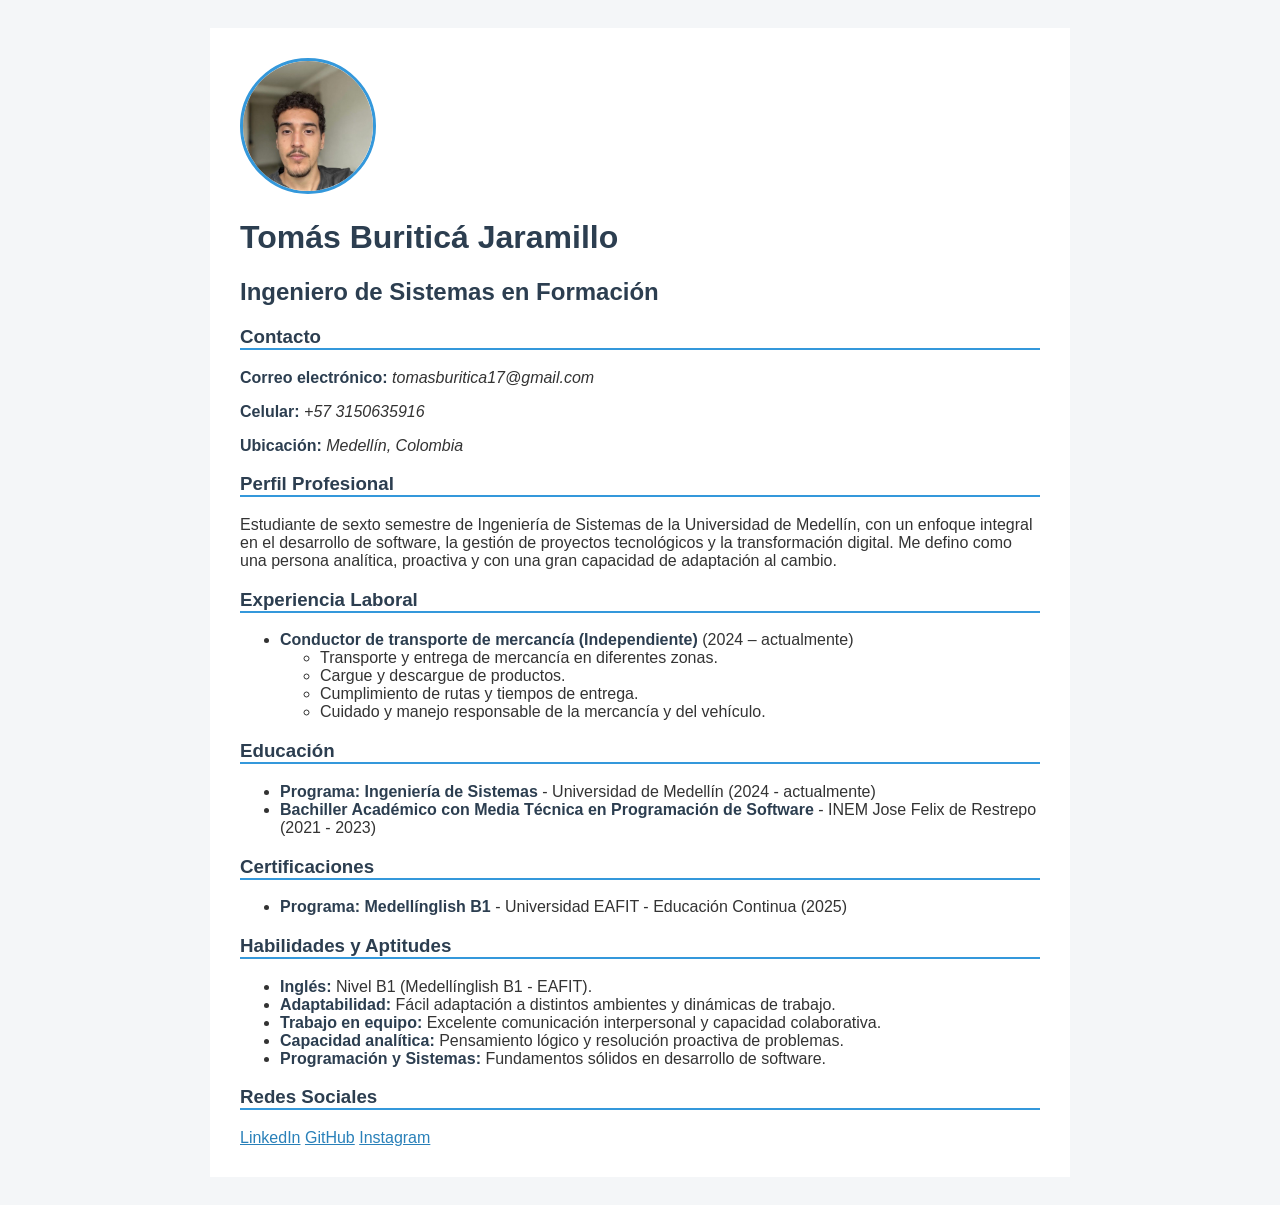
==== hojaVida/index.html @ 3d492555 "cambioNombre" ====
<!DOCTYPE html>
<html lang="es">

<head>
    <meta charset="UTF-8">
    <meta name="viewport" content="width=device-width, initial-scale=1.0">
    <title>Hoja de Vida - Plantilla</title>
    <link rel="stylesheet" href="styles.css">
</head>

<body>

    <div class="cv-container">
        <header class="cv-header">
            <div class="profile-image-container">
                <img src="cvprofile.jpeg" alt="Foto de perfil de Nombre Apellido" class="profile-img">
            </div>
            <div class="header-info">
                <h1>Tomás Buriticá Jaramillo</h1>
                <h2>Ingeniero de Sistemas en Formación</h2>
            </div>
        </header>

        <section class="cv-section contact-section">
            <h3>Contacto</h3>
            <p>
                <strong>Correo electrónico:</strong> <em>tomasburitica17@gmail.com</em>
            </p>
            <p>
                <strong>Celular:</strong> <em>+57 3150635916</em>
            </p>
            <p>
                <strong>Ubicación:</strong> <em>Medellín, Colombia</em>
            </p>
        </section>

        <section class="cv-section">
            <h3>Perfil Profesional</h3>
            <p>
                Estudiante de sexto semestre de Ingeniería de Sistemas de la Universidad de Medellín, con un enfoque
                integral en el desarrollo de software, la gestión de proyectos tecnológicos y la transformación digital.
                Me defino como una persona analítica, proactiva y con una gran capacidad de adaptación al cambio.
            </p>
        </section>

        <section class="cv-section">
            <h3>Experiencia Laboral</h3>
            <ul>
                <li>
                    <strong>Conductor de transporte de mercancía (Independiente)</strong> (2024 – actualmente)
                    <ul>
                        <li>Transporte y entrega de mercancía en diferentes zonas.</li>
                        <li>Cargue y descargue de productos.</li>
                        <li>Cumplimiento de rutas y tiempos de entrega.</li>
                        <li>Cuidado y manejo responsable de la mercancía y del vehículo.</li>
                    </ul>
                </li>
            </ul>
        </section>

        <section class="cv-section">
            <h3>Educación</h3>
            <ul>
                <li>
                    <strong>Programa: Ingeniería de Sistemas</strong> - Universidad de Medellín (2024 - actualmente)
                </li>
                <li>
                    <strong>Bachiller Académico con Media Técnica en Programación de Software</strong> - INEM Jose Felix
                    de Restrepo (2021 - 2023)
                </li>
            </ul>
        </section>

        <section class="cv-section">
            <h3>Certificaciones</h3>
            <ul>
                <li>
                    <strong>Programa: Medellínglish B1</strong> - Universidad EAFIT - Educación Continua (2025)
                </li>
            </ul>
        </section>

        <section class="cv-section">
            <h3>Habilidades y Aptitudes</h3>
            <ul>
                <li><strong>Inglés:</strong> Nivel B1 (Medellínglish B1 - EAFIT).</li>
                <li><strong>Adaptabilidad:</strong> Fácil adaptación a distintos ambientes y dinámicas de trabajo.</li>
                <li><strong>Trabajo en equipo:</strong> Excelente comunicación interpersonal y capacidad colaborativa.
                </li>
                <li><strong>Capacidad analítica:</strong> Pensamiento lógico y resolución proactiva de problemas.</li>
                <li><strong>Programación y Sistemas:</strong> Fundamentos sólidos en desarrollo de software.</li>
            </ul>
        </section>

        <section class="cv-section social-section">
            <h3>Redes Sociales</h3>
            <div class="social-links">
                <a href="https://www.linkedin.com/in/tom%C3%A1s-buritic%C3%A1-365b85207/" target="_blank">LinkedIn</a>
                <a href="https://github.com/buri033" target="_blank">GitHub</a>
                <a href="https://www.instagram.com/aka_buri" target="_blank">Instagram</a>
            </div>
        </section>
    </div>

</body>

</html>
---- hojaVida/styles.css ----
body {
    font-family: sans-serif;
    background-color: #f4f6f8;
    color: #333333;
    padding: 20px;
}

/* Centrado del contenido */
.cv-container {
    max-width: 800px;
    margin: 0 auto;
    background-color: #ffffff;
    padding: 30px;
}

/* Colores e imagen de perfil */
h1,
h2,
h3,
strong {
    color: #2c3e50;
}

h3 {
    border-bottom: 2px solid #3498db;
}

.profile-img {
    width: 130px;
    height: 130px;
    border-radius: 50%;
    border: 3px solid #3498db;
    object-fit: cover;
}

a {
    color: #2980b9;
}
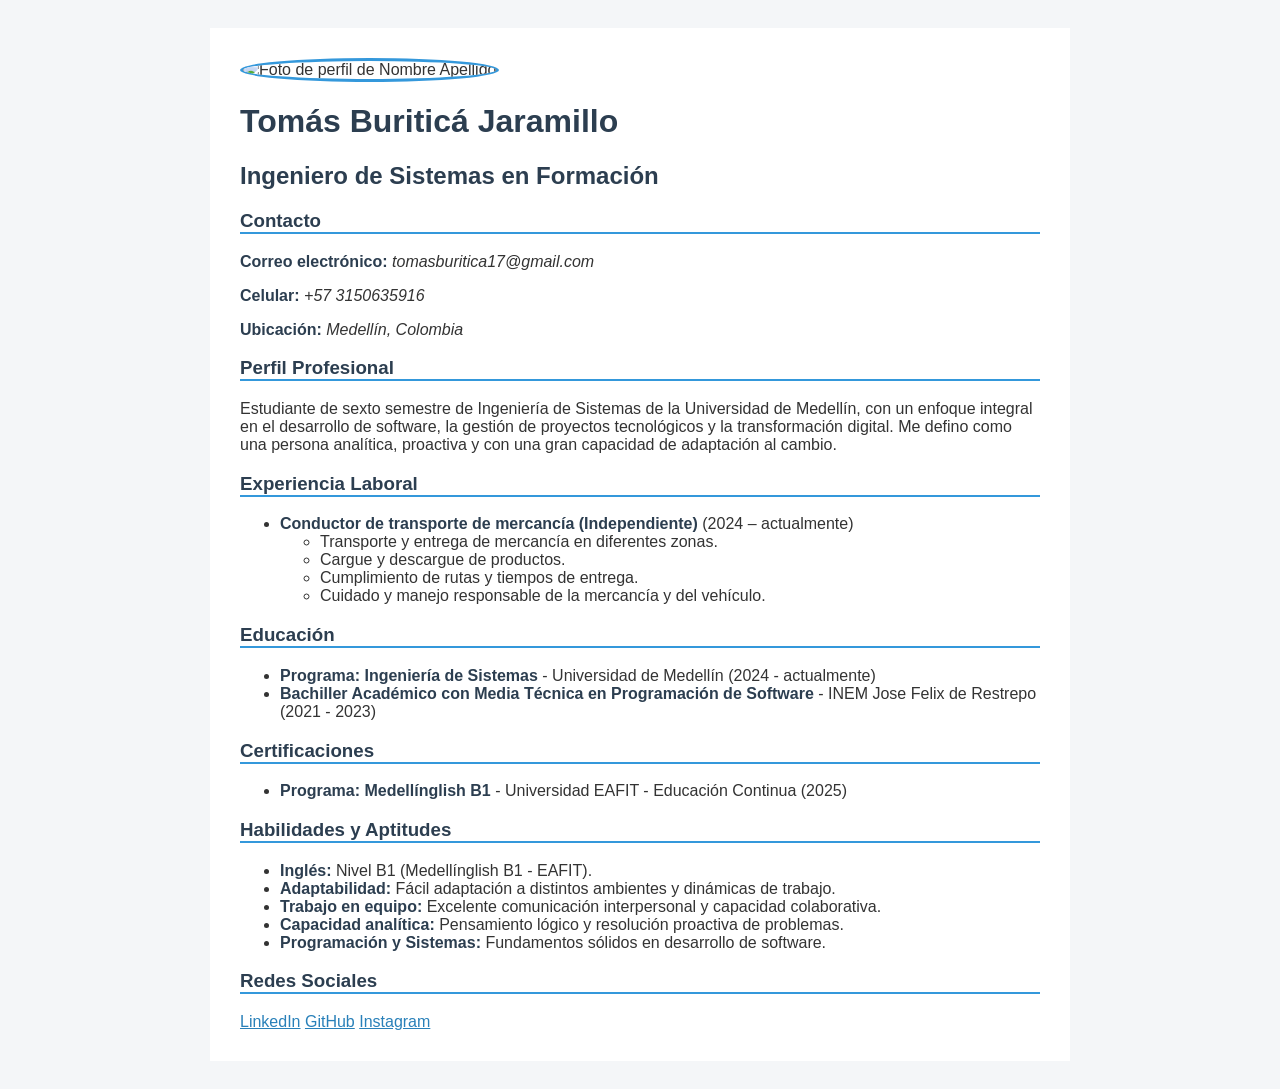
==== commit 363e3731: "cambioruta" ====
--- a/hojaVida/index.html
+++ b/hojaVida/index.html
@@ -13,7 +13,7 @@
     <div class="cv-container">
         <header class="cv-header">
             <div class="profile-image-container">
-                <img src="cvprofile.jpeg" alt="Foto de perfil de Nombre Apellido" class="profile-img">
+                <img src="hojaVida/cvprofile.jpeg" alt="Foto de perfil de Nombre Apellido" class="profile-img">
             </div>
             <div class="header-info">
                 <h1>Tomás Buriticá Jaramillo</h1>
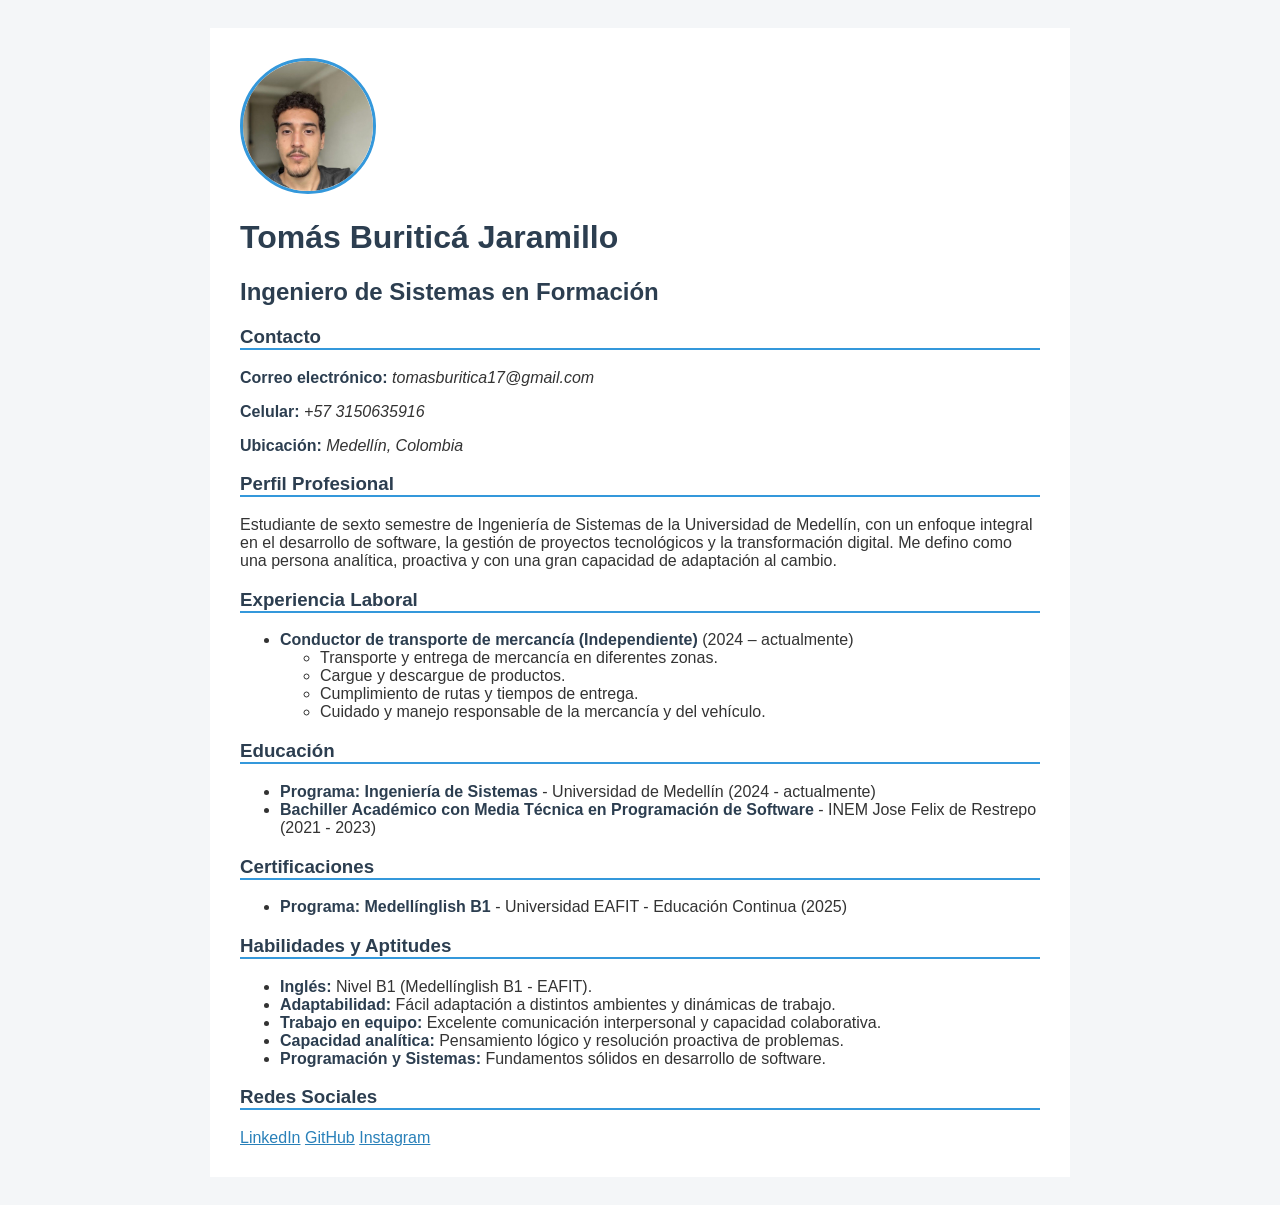
==== commit d01c2472: "otrocambio" ====
--- a/hojaVida/index.html
+++ b/hojaVida/index.html
@@ -13,7 +13,7 @@
     <div class="cv-container">
         <header class="cv-header">
             <div class="profile-image-container">
-                <img src="hojaVida/cvprofile.jpeg" alt="Foto de perfil de Nombre Apellido" class="profile-img">
+                <img src="/hojaVida/cvprofile.jpeg" alt="Foto de perfil de Nombre Apellido" class="profile-img">
             </div>
             <div class="header-info">
                 <h1>Tomás Buriticá Jaramillo</h1>
